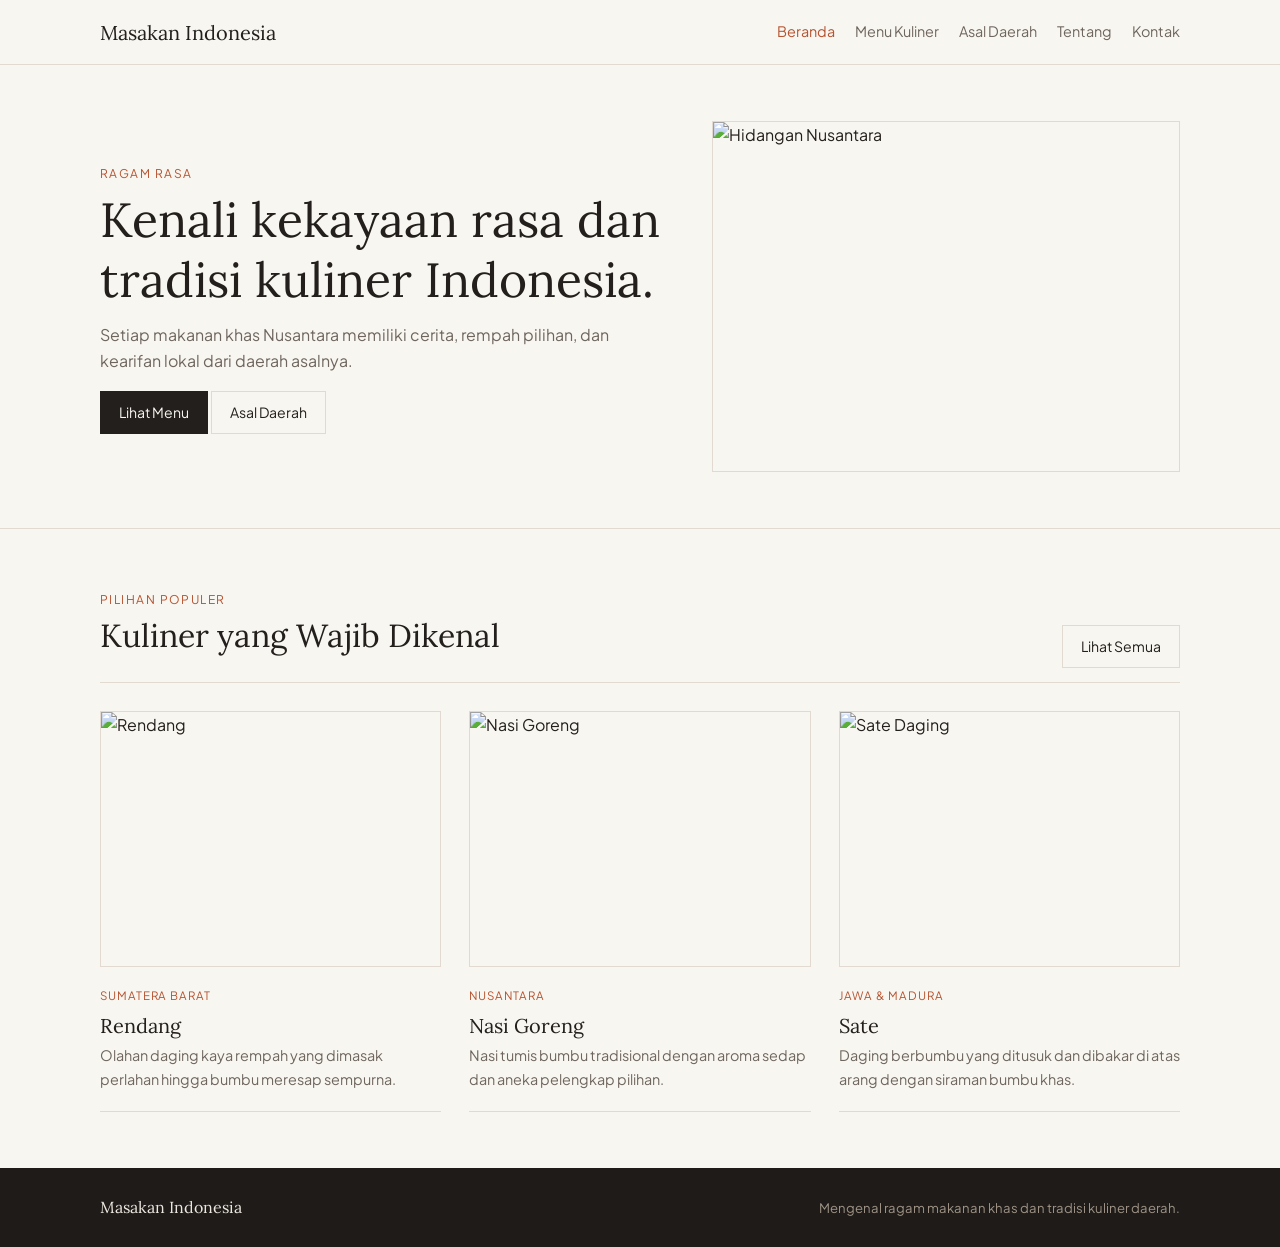
==== index.html @ 9a0a8227 "Website Masakan Indonesia" ====
<!DOCTYPE html>
<html lang="id">
<head>
  <meta charset="UTF-8">
  <meta name="viewport" content="width=device-width, initial-scale=1.0">
  <title>Masakan Indonesia</title>
  <link rel="stylesheet" href="css/style.css">
</head>
<body>
  <header>
    <nav class="navbar container">
      <a class="logo" href="index.html">Masakan Indonesia</a>
      <div class="nav-links">
        <a class="active" href="index.html">Beranda</a>
        <a href="menu.html">Menu Kuliner</a>
        <a href="daerah.html">Asal Daerah</a>
        <a href="About.html">Tentang</a>
        <a href="kontak.html">Kontak</a>
      </div>
    </nav>
  </header>

  <main>
    <section class="hero">
      <div class="container hero-grid">
        <div>
          <span class="eyebrow">Ragam Rasa</span>
          <h1>Kenali kekayaan rasa dan tradisi kuliner Indonesia.</h1>
          <p>Setiap makanan khas Nusantara memiliki cerita, rempah pilihan, dan kearifan lokal dari daerah asalnya.</p>
          <a class="button" href="menu.html">Lihat Menu</a>
          <a class="button secondary" href="daerah.html">Asal Daerah</a>
        </div>
        <img class="hero-image" src="https://plus.unsplash.com/premium_photo-1694141252026-3df1de888a21?w=600&auto=format&fit=crop&q=60&ixlib=rb-4.1.0&ixid=NHwxMjA3fDA%3D" alt="Hidangan Nusantara">
      </div>
    </section>

    <section class="section container">
      <div class="section-head">
        <div>
          <span class="eyebrow">Pilihan Populer</span>
          <h2>Kuliner yang Wajib Dikenal</h2>
        </div>
        <a class="button secondary" href="menu.html">Lihat Semua</a>
      </div>
      <div class="cards">
        <article class="card">
          <img src="https://images.unsplash.com/photo-1547592180-85f173990554?auto=format&fit=crop&w=800&q=80" alt="Rendang">
          <div class="card-body">
            <span class="tag">Sumatera Barat</span>
            <h3>Rendang</h3>
            <p>Olahan daging kaya rempah yang dimasak perlahan hingga bumbu meresap sempurna.</p>
          </div>
        </article>
        <article class="card">
          <img src="https://images.unsplash.com/photo-1603133872878-684f208fb84b?auto=format&fit=crop&w=800&q=80" alt="Nasi Goreng">
          <div class="card-body">
            <span class="tag">Nusantara</span>
            <h3>Nasi Goreng</h3>
            <p>Nasi tumis bumbu tradisional dengan aroma sedap dan aneka pelengkap pilihan.</p>
          </div>
        </article>
        <article class="card">
          <img src="https://images.unsplash.com/photo-1529563021893-cc83c992d75d?auto=format&fit=crop&w=800&q=80" alt="Sate Daging">
          <div class="card-body">
            <span class="tag">Jawa &amp; Madura</span>
            <h3>Sate</h3>
            <p>Daging berbumbu yang ditusuk dan dibakar di atas arang dengan siraman bumbu khas.</p>
          </div>
        </article>
      </div>
    </section>
  </main>

  <footer>
    <div class="container footer-inner">
      <strong>Masakan Indonesia</strong>
      <p>Mengenal ragam makanan khas dan tradisi kuliner daerah.</p>
    </div>
  </footer>
</body>
</html>
---- css/style.css ----
@import url("https://fonts.googleapis.com/css2?family=Lora:ital,wght@0,400;0,500;1,400&family=Plus+Jakarta+Sans:wght@400;500&display=swap");

:root {
  --bg: #f8f6f0;
  --bg-subtle: #f0ebe1;
  --surface: #ffffff;
  --text: #231f1c;
  --muted: #6e665e;
  --accent: #b65330;
  --border: #e2dad0;
}

* {
  box-sizing: border-box;
}

body {
  margin: 0;
  font-family: "Plus Jakarta Sans", sans-serif;
  color: var(--text);
  background: var(--bg);
  line-height: 1.65;
  font-weight: 400;
}

a {
  color: inherit;
  text-decoration: none;
}

img {
  display: block;
  max-width: 100%;
}

.container {
  width: min(1080px, 92%);
  margin: 0 auto;
}

/* Navigasi */
header {
  position: sticky;
  top: 0;
  z-index: 10;
  background: var(--bg);
  border-bottom: 1px solid var(--border);
}

.navbar {
  min-height: 64px;
  display: flex;
  align-items: center;
  justify-content: space-between;
  gap: 16px;
}

.logo {
  font-family: "Lora", serif;
  font-size: 1.25rem;
}

.logo span {
  font-style: italic;
  color: var(--accent);
}

.nav-links {
  display: flex;
  flex-wrap: wrap;
  gap: 20px;
}

.nav-links a {
  color: var(--muted);
  font-size: 0.9rem;
}

.nav-links a:hover,
.nav-links a.active {
  color: var(--accent);
}

/* Tipografi & Komponen Dasar */
h1,
h2,
h3 {
  font-family: "Lora", serif;
  font-weight: 400;
  line-height: 1.25;
  margin: 0 0 12px;
}

h1 {
  font-size: clamp(2rem, 4vw, 3rem);
}

h2 {
  font-size: clamp(1.5rem, 3vw, 2rem);
}

p {
  color: var(--muted);
  margin: 0 0 16px;
}

.eyebrow {
  display: inline-block;
  color: var(--accent);
  font-size: 0.75rem;
  letter-spacing: 0.12em;
  text-transform: uppercase;
  margin-bottom: 6px;
}

.button {
  display: inline-block;
  padding: 9px 18px;
  background: var(--text);
  color: var(--bg);
  border: 1px solid var(--text);
  font-size: 0.88rem;
  cursor: pointer;
}

.button:hover {
  background: var(--accent);
  border-color: var(--accent);
  color: #fff;
}

.button.secondary {
  background: transparent;
  color: var(--text);
  border-color: var(--border);
}

.button.secondary:hover {
  border-color: var(--accent);
  color: var(--accent);
}

/* Hero Section */
.hero {
  padding: 56px 0;
  border-bottom: 1px solid var(--border);
}

.hero-grid {
  display: grid;
  grid-template-columns: 1.1fr 0.9fr;
  gap: 40px;
  align-items: center;
}

.hero-image {
  width: 100%;
  aspect-ratio: 4/3;
  object-fit: cover;
  border: 1px solid var(--border);
}

/* Cards & Section */
.section {
  padding: 56px 0;
}

.section-head {
  display: flex;
  justify-content: space-between;
  align-items: flex-end;
  margin-bottom: 28px;
  padding-bottom: 14px;
  border-bottom: 1px solid var(--border);
}

.cards {
  display: grid;
  grid-template-columns: repeat(3, 1fr);
  gap: 28px;
}

.card {
  border-bottom: 1px solid var(--border);
  padding-bottom: 20px;
}

.card img {
  width: 100%;
  aspect-ratio: 4/3;
  object-fit: cover;
  border: 1px solid var(--border);
}

.card-body {
  padding-top: 14px;
}

.tag {
  display: inline-block;
  color: var(--accent);
  font-size: 0.72rem;
  letter-spacing: 0.08em;
  text-transform: uppercase;
  margin-bottom: 4px;
}

.card h3 {
  margin: 4px 0 6px;
  font-size: 1.25rem;
}

.card p {
  font-size: 0.9rem;
  margin: 0;
}

/* Banner Halaman & Info Panel */
.page-banner {
  padding: 40px 0;
  background: var(--bg-subtle);
  border-bottom: 1px solid var(--border);
}

.page-banner p {
  margin: 0;
}

.content {
  padding: 48px 0 64px;
}

.info-panel {
  background: var(--surface);
  border: 1px solid var(--border);
  padding: 28px;
}

.top-gap {
  margin-top: 28px;
}

/* Layout Profil & Detail */
.profile-layout {
  display: grid;
  grid-template-columns: 160px 1fr;
  gap: 28px;
  align-items: start;
}

.profile-avatar {
  width: 140px;
  height: 140px;
  display: grid;
  place-items: center;
  background: var(--bg-subtle);
  border: 1px solid var(--border);
  color: var(--accent);
  font-family: "Lora", serif;
  font-style: italic;
  font-size: 2.8rem;
}

.details {
  display: grid;
  grid-template-columns: 140px 1fr;
  gap: 10px 16px;
  margin-top: 18px;
  padding-top: 14px;
  border-top: 1px solid var(--border);
}

.details dt {
  color: var(--muted);
  font-size: 0.9rem;
}

.details dd {
  margin: 0;
}

/* Kontak */
.contact-grid {
  display: grid;
  grid-template-columns: 1fr 1fr;
  gap: 24px;
}

.info-panel a {
  color: var(--accent);
}

.form-note {
  font-size: 0.85rem;
  margin-top: 16px;
  border-top: 1px solid var(--border);
  padding-top: 10px;
}

/* Footer */
footer {
  background: #1e1b18;
  color: #ede7df;
  padding: 26px 0;
}

.footer-inner {
  display: flex;
  justify-content: space-between;
  align-items: center;
  flex-wrap: wrap;
  gap: 12px;
  font-size: 0.88rem;
}

.footer-inner strong {
  font-family: "Lora", serif;
  font-weight: 400;
  font-size: 1rem;
}

footer p {
  color: #9e9386;
  margin: 0;
  font-size: 0.82rem;
}

/* Responsif */
@media (max-width: 768px) {
  .hero-grid,
  .contact-grid,
  .profile-layout {
    grid-template-columns: 1fr;
    gap: 24px;
  }
  .cards {
    grid-template-columns: 1fr;
    gap: 24px;
  }
  .navbar,
  .section-head,
  .details {
    flex-direction: column;
    align-items: flex-start;
  }
  .details {
    grid-template-columns: 1fr;
    gap: 4px;
  }
}
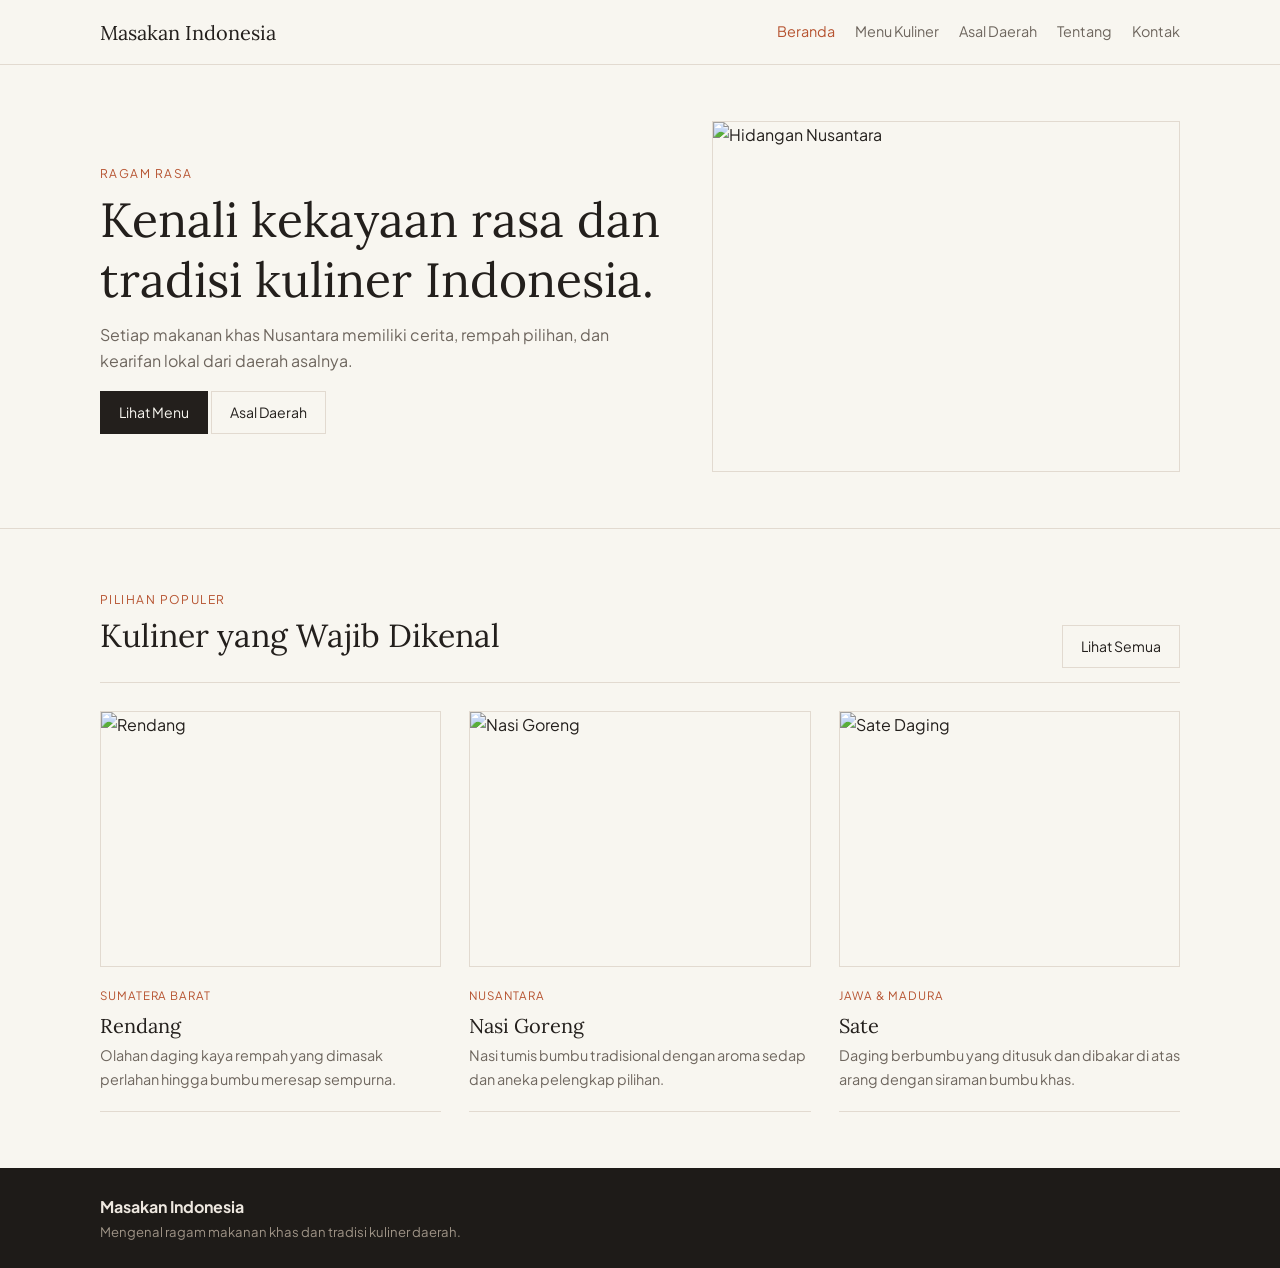
==== commit 8b54dd07: "add script.js" ====
--- a/index.html
+++ b/index.html
@@ -20,6 +20,7 @@
     </nav>
   </header>
 
+  <!-- ini halaman utama -->
   <main>
     <section class="hero">
       <div class="container hero-grid">
@@ -72,10 +73,11 @@
   </main>
 
   <footer>
-    <div class="container footer-inner">
+    <div class="container footer-inne`r">
       <strong>Masakan Indonesia</strong>
       <p>Mengenal ragam makanan khas dan tradisi kuliner daerah.</p>
     </div>
   </footer>
+  <script type="text/javascript" src="script.js"></script>
 </body>
 </html>
--- a/css/style.css
+++ b/css/style.css
@@ -1,5 +1,7 @@
 @import url("https://fonts.googleapis.com/css2?family=Lora:ital,wght@0,400;0,500;1,400&family=Plus+Jakarta+Sans:wght@400;500&display=swap");
 
+
+/* warna yang digunakan dimasukkan ke variabel */
 :root {
   --bg: #f8f6f0;
   --bg-subtle: #f0ebe1;
